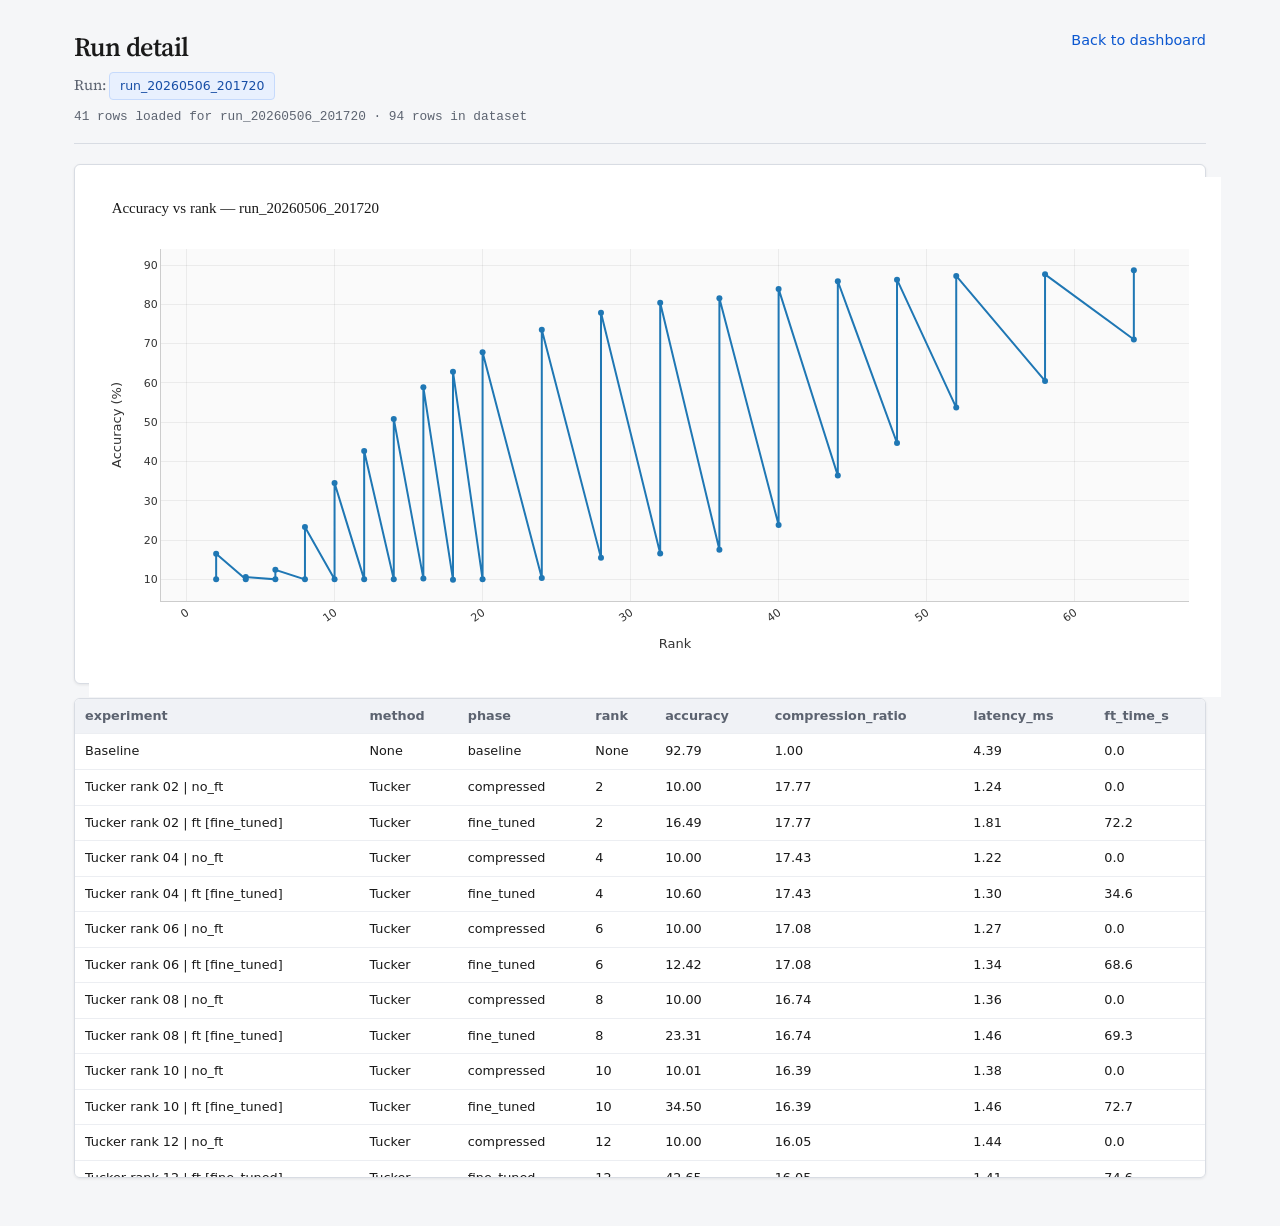
==== analyzer_web/run.html @ 34b682f9 "Añadidos experimentos y analyzer" ====
<!doctype html>
<html lang="en">
<head>
  <meta charset="utf-8" />
  <meta name="viewport" content="width=device-width, initial-scale=1" />
  <title>Run View</title>
  <link rel="preconnect" href="https://fonts.googleapis.com" />
  <link rel="stylesheet" href="https://fonts.googleapis.com/css2?family=Source+Serif+4:opsz,wght@8..60,400;8..60,600&display=swap" />
  <link rel="stylesheet" href="./assets/styles.css" />
  <script src="https://cdn.plot.ly/plotly-2.35.2.min.js"></script>
</head>
<body data-page="run">
  <div class="container">
    <div class="header">
      <div>
        <h1 class="title">Run detail</h1>
        <div class="subtitle">Run: <span class="pill" id="runLabel"></span></div>
        <div class="meta-line" id="dataMetaLine"></div>
      </div>
      <div>
        <a class="link" href="./index.html">Back to dashboard</a>
      </div>
    </div>

    <div id="errorBox" class="pill"></div>

    <div id="runOverviewPlot" class="panel chart tall" style="margin-bottom: 14px;"></div>

    <div class="table-wrap">
      <table>
        <thead>
          <tr>
            <th>experiment</th><th>method</th><th>phase</th><th>rank</th>
            <th>accuracy</th><th>compression_ratio</th><th>latency_ms</th><th>ft_time_s</th>
          </tr>
        </thead>
        <tbody id="runTableBody"></tbody>
      </table>
    </div>
  </div>

  <script src="./assets/app.js"></script>
</body>
</html>
---- analyzer_web/assets/styles.css ----
:root {
  --bg: #f5f6f8;
  --panel: #ffffff;
  --text: #1a1a1a;
  --muted: #5c6370;
  --border: #d8dce3;
  --accent: #0b57d0;
  --accent-soft: #e8f0fe;
  --shadow: 0 1px 3px rgba(0, 0, 0, 0.08);
}

* {
  box-sizing: border-box;
}

body {
  margin: 0;
  font-family: "Source Serif 4", "Georgia", "Times New Roman", serif;
  background: var(--bg);
  color: var(--text);
  line-height: 1.45;
}

.container {
  max-width: 1180px;
  margin: 0 auto;
  padding: 28px 24px 48px;
}

.header {
  display: flex;
  justify-content: space-between;
  align-items: flex-start;
  gap: 20px;
  margin-bottom: 20px;
  padding-bottom: 16px;
  border-bottom: 1px solid var(--border);
}

.title {
  margin: 0;
  font-size: 1.65rem;
  font-weight: 600;
  letter-spacing: -0.02em;
}

.subtitle {
  margin-top: 6px;
  color: var(--muted);
  font-size: 0.92rem;
}

.meta-line {
  margin-top: 8px;
  font-size: 0.8rem;
  color: var(--muted);
  font-family: ui-monospace, "Cascadia Code", monospace;
}

a.link {
  color: var(--accent);
  text-decoration: none;
  font-size: 0.9rem;
  font-family: system-ui, sans-serif;
}

a.link:hover {
  text-decoration: underline;
}

.tabs {
  display: flex;
  gap: 0;
  margin-bottom: 16px;
  border-bottom: 1px solid var(--border);
}

.tab {
  padding: 10px 18px;
  border: none;
  background: transparent;
  color: var(--muted);
  font-size: 0.9rem;
  font-family: system-ui, sans-serif;
  cursor: pointer;
  border-bottom: 2px solid transparent;
  margin-bottom: -1px;
}

.tab:hover {
  color: var(--text);
}

.tab.active {
  color: var(--accent);
  font-weight: 600;
  border-bottom-color: var(--accent);
}

.tab-panel {
  display: none;
}

.tab-panel.active {
  display: block;
}

.controls,
.kpis,
.chart-controls {
  display: grid;
  gap: 12px;
}

.controls {
  grid-template-columns: repeat(6, minmax(130px, 1fr));
  margin-bottom: 14px;
}

.kpis {
  grid-template-columns: repeat(5, minmax(120px, 1fr));
  margin-bottom: 16px;
}

.chart-controls {
  grid-template-columns: repeat(4, minmax(140px, 1fr));
  margin-bottom: 12px;
}

.chart-controls .span-2 {
  grid-column: span 2;
}

.panel {
  background: var(--panel);
  border: 1px solid var(--border);
  border-radius: 6px;
  padding: 12px 14px;
  box-shadow: var(--shadow);
}

label {
  display: block;
  font-size: 0.72rem;
  text-transform: uppercase;
  letter-spacing: 0.04em;
  color: var(--muted);
  margin-bottom: 6px;
  font-weight: 600;
  font-family: system-ui, sans-serif;
}

select,
input[type="text"] {
  width: 100%;
  padding: 8px 10px;
  border-radius: 4px;
  border: 1px solid var(--border);
  color: var(--text);
  background: #fff;
  font-size: 0.88rem;
  font-family: system-ui, sans-serif;
}

.kpi-title {
  color: var(--muted);
  font-size: 0.72rem;
  text-transform: uppercase;
  letter-spacing: 0.04em;
  font-weight: 600;
  font-family: system-ui, sans-serif;
}

.kpi-value {
  margin-top: 6px;
  font-size: 1.45rem;
  font-weight: 700;
  font-family: system-ui, sans-serif;
}

.kpi-note {
  margin-top: 4px;
  color: var(--muted);
  font-size: 0.75rem;
  font-family: system-ui, sans-serif;
}

.chart {
  min-height: 460px;
}

.chart.tall {
  min-height: 520px;
}

.table-wrap {
  max-height: 480px;
  overflow: auto;
  border-radius: 6px;
  border: 1px solid var(--border);
  background: var(--panel);
  box-shadow: var(--shadow);
}

table {
  width: 100%;
  border-collapse: collapse;
  font-size: 0.8rem;
  font-family: system-ui, sans-serif;
}

th,
td {
  text-align: left;
  padding: 8px 10px;
  border-bottom: 1px solid #eceef2;
  white-space: nowrap;
}

th {
  position: sticky;
  top: 0;
  background: #f0f2f6;
  z-index: 1;
  font-weight: 600;
  color: var(--muted);
}

.pill {
  display: inline-block;
  border: 1px solid var(--border);
  color: var(--muted);
  padding: 4px 10px;
  border-radius: 4px;
  font-size: 0.78rem;
  font-family: system-ui, sans-serif;
  background: var(--accent-soft);
  border-color: #c6dafc;
  color: #174ea6;
}

#errorBox:empty {
  display: none;
}

#errorBox:not(:empty) {
  margin-bottom: 12px;
  padding: 10px 12px;
  background: #fce8e6;
  border: 1px solid #f0b4ad;
  color: #7a1e12;
  border-radius: 4px;
  font-family: system-ui, sans-serif;
  font-size: 0.85rem;
}

@media (max-width: 1100px) {
  .controls {
    grid-template-columns: repeat(3, minmax(160px, 1fr));
  }
  .kpis {
    grid-template-columns: repeat(3, 1fr);
  }
  .chart-controls {
    grid-template-columns: repeat(2, 1fr);
  }
  .chart-controls .span-2 {
    grid-column: span 2;
  }
}

@media (max-width: 640px) {
  .controls,
  .kpis,
  .chart-controls {
    grid-template-columns: 1fr;
  }
  .chart-controls .span-2 {
    grid-column: span 1;
  }
  .container {
    padding: 16px 14px 32px;
  }
  .chart {
    min-height: 360px;
  }
}
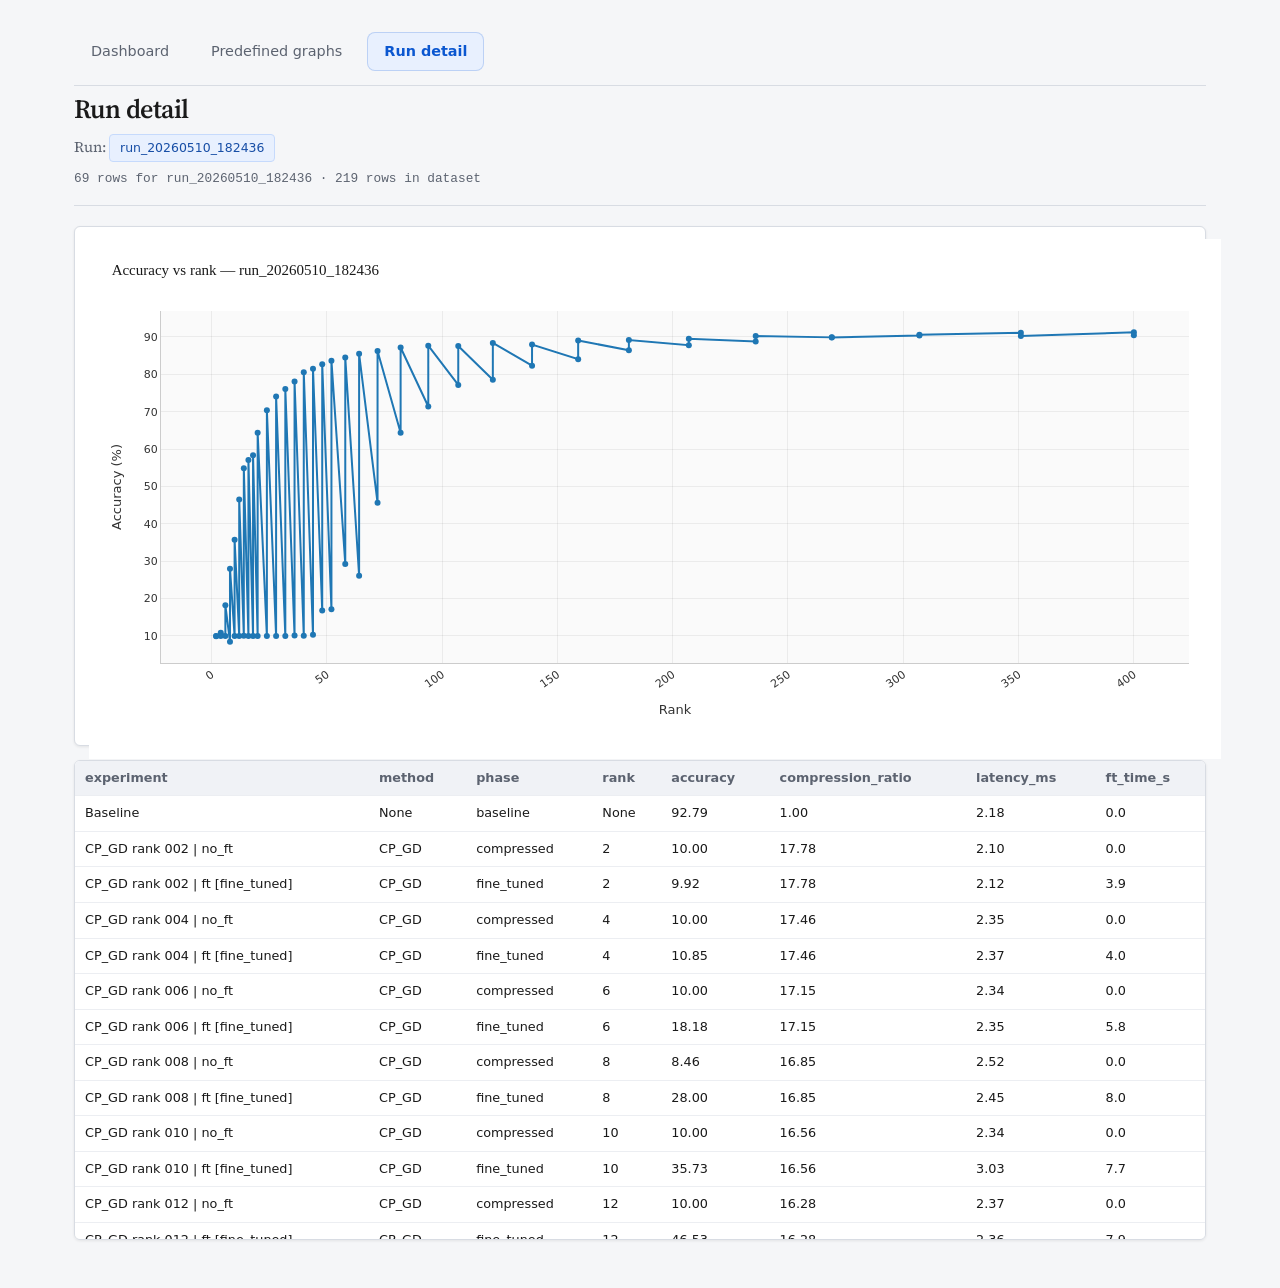
==== commit 4c2f2dfd: "Improved analyzer, improved and deleted some evaluation metrics and configuration params, improved f" ====
--- a/analyzer_web/run.html
+++ b/analyzer_web/run.html
@@ -11,14 +11,16 @@
 </head>
 <body data-page="run">
   <div class="container">
+    <nav class="site-nav" aria-label="Main sections">
+      <a href="./index.html" class="nav-link" data-nav="dashboard">Dashboard</a>
+      <a href="./index.html#predefined-graphs" class="nav-link" data-nav="pareto">Predefined graphs</a>
+      <a href="./run.html" class="nav-link" data-nav="run">Run detail</a>
+    </nav>
     <div class="header">
       <div>
         <h1 class="title">Run detail</h1>
         <div class="subtitle">Run: <span class="pill" id="runLabel"></span></div>
         <div class="meta-line" id="dataMetaLine"></div>
-      </div>
-      <div>
-        <a class="link" href="./index.html">Back to dashboard</a>
       </div>
     </div>
 
@@ -39,6 +41,6 @@
     </div>
   </div>
 
-  <script src="./assets/app.js"></script>
+  <script type="module" src="./assets/js/boot-run.js"></script>
 </body>
 </html>
--- a/analyzer_web/assets/styles.css
+++ b/analyzer_web/assets/styles.css
@@ -68,6 +68,55 @@
   text-decoration: underline;
 }
 
+.site-nav {
+  display: flex;
+  flex-wrap: wrap;
+  gap: 8px;
+  margin-bottom: 4px;
+  padding: 4px 0 14px;
+  border-bottom: 1px solid var(--border);
+  font-family: system-ui, sans-serif;
+}
+
+.site-nav .nav-link {
+  padding: 8px 16px;
+  border-radius: 8px;
+  text-decoration: none;
+  font-size: 0.9rem;
+  color: var(--muted);
+  border: 1px solid transparent;
+}
+
+.site-nav .nav-link:hover {
+  color: var(--text);
+  background: rgba(0, 0, 0, 0.04);
+}
+
+body[data-page="dashboard"] .site-nav a[data-nav="dashboard"],
+body[data-page="pareto"] .site-nav a[data-nav="pareto"],
+body[data-page="run"] .site-nav a[data-nav="run"] {
+  color: var(--accent);
+  font-weight: 600;
+  background: var(--accent-soft);
+  border-color: rgba(11, 87, 208, 0.2);
+}
+
+.pareto-lead {
+  margin-bottom: 16px;
+}
+
+.pareto-lead p {
+  margin: 0;
+  font-size: 0.88rem;
+  color: var(--muted);
+  font-family: system-ui, sans-serif;
+  line-height: 1.5;
+}
+
+.pareto-chart {
+  min-height: 460px;
+}
+
 .tabs {
   display: flex;
   gap: 0;
@@ -102,6 +151,48 @@
 }
 
 .tab-panel.active {
+  display: block;
+}
+
+.predef-graph-nav {
+  display: flex;
+  flex-wrap: wrap;
+  gap: 8px;
+  margin: 16px 0 12px;
+  padding-bottom: 10px;
+  border-bottom: 1px solid var(--border);
+}
+
+.predef-graph-tab {
+  padding: 8px 14px;
+  border: 1px solid var(--border);
+  border-radius: 6px;
+  background: var(--panel);
+  color: var(--muted);
+  font-size: 0.82rem;
+  font-family: system-ui, sans-serif;
+  cursor: pointer;
+  box-shadow: var(--shadow);
+}
+
+.predef-graph-tab:hover {
+  color: var(--text);
+  border-color: #c5cad3;
+}
+
+.predef-graph-tab.active {
+  color: var(--accent);
+  font-weight: 600;
+  border-color: var(--accent);
+  background: var(--accent-soft);
+}
+
+.predef-subpanel {
+  display: none;
+  margin-top: 4px;
+}
+
+.predef-subpanel.active {
   display: block;
 }
 
@@ -151,7 +242,8 @@
 }
 
 select,
-input[type="text"] {
+input[type="text"],
+input[type="number"] {
   width: 100%;
   padding: 8px 10px;
   border-radius: 4px;
@@ -162,6 +254,24 @@
   font-family: system-ui, sans-serif;
 }
 
+.map-split-grid {
+  display: grid;
+  grid-template-columns: repeat(2, minmax(0, 1fr));
+  gap: 16px;
+  align-items: start;
+  margin-top: 4px;
+}
+
+.map-split-controls .cmp-inline {
+  margin-top: 8px;
+}
+
+@media (max-width: 720px) {
+  .map-split-grid {
+    grid-template-columns: 1fr;
+  }
+}
+
 .kpi-title {
   color: var(--muted);
   font-size: 0.72rem;
@@ -285,3 +395,355 @@
     min-height: 360px;
   }
 }
+
+.controls-shared {
+  margin-bottom: 18px;
+}
+
+.panel-hint {
+  font-size: 0.9rem;
+  color: var(--muted);
+  font-family: system-ui, sans-serif;
+  margin: 0 0 14px;
+  line-height: 1.45;
+}
+
+.compare-intro {
+  margin-bottom: 16px;
+}
+
+.compare-title {
+  margin: 0 0 8px;
+  font-size: 1.15rem;
+  font-weight: 600;
+}
+
+.compare-lead {
+  margin: 0;
+  font-size: 0.92rem;
+  color: var(--muted);
+  font-family: system-ui, sans-serif;
+  line-height: 1.5;
+}
+
+.compare-add-rows {
+  display: grid;
+  grid-template-columns: 1fr 1fr;
+  gap: 16px;
+  margin-bottom: 16px;
+  align-items: stretch;
+}
+
+.compare-add-card .compare-subtitle {
+  margin-top: 0;
+  margin-bottom: 12px;
+}
+
+.compare-add-card label {
+  display: block;
+  margin-top: 10px;
+}
+
+.compare-add-card label:first-of-type {
+  margin-top: 0;
+}
+
+.compare-add-card input[type="file"] {
+  width: 100%;
+  font-size: 0.82rem;
+  font-family: system-ui, sans-serif;
+}
+
+/* Native selects: some OS/browser themes hide text in dark mode — force readable chrome */
+.compare-add-card select.cmp-run-select,
+.controls-shared select {
+  appearance: auto;
+  -webkit-appearance: menulist;
+  min-height: 2.5rem;
+  line-height: 1.35;
+  color-scheme: light;
+  background-color: #fff;
+  color: #1a1a1a;
+  position: relative;
+  z-index: 2;
+}
+
+.cmp-run-status {
+  margin: 8px 0 0;
+  font-size: 0.78rem;
+  font-family: ui-monospace, system-ui, sans-serif;
+  color: var(--muted);
+  line-height: 1.4;
+  word-break: break-all;
+}
+
+.cmp-cohort-hint {
+  margin: 10px 0 0;
+  font-size: 0.82rem;
+  color: var(--muted);
+  font-family: system-ui, sans-serif;
+  line-height: 1.4;
+}
+
+.cmp-cohort-filters {
+  display: grid;
+  grid-template-columns: repeat(3, 1fr);
+  gap: 12px;
+  margin-top: 12px;
+}
+
+.cmp-cohort-filters .panel {
+  margin: 0;
+  padding: 0;
+  border: none;
+  box-shadow: none;
+  background: transparent;
+}
+
+.cmp-cohort-filters .panel label {
+  margin-top: 0;
+  margin-bottom: 4px;
+  font-size: 0.8rem;
+}
+
+@media (max-width: 720px) {
+  .cmp-cohort-filters {
+    grid-template-columns: 1fr;
+  }
+}
+
+.compare-sources-wrap {
+  margin-bottom: 20px;
+}
+
+.compare-sources-head {
+  display: flex;
+  justify-content: space-between;
+  align-items: center;
+  gap: 12px;
+  margin-bottom: 8px;
+}
+
+.compare-sources-head .compare-subtitle {
+  margin: 0;
+}
+
+.cmp-source-list {
+  list-style: none;
+  margin: 0;
+  padding: 0;
+  max-height: 320px;
+  overflow-y: auto;
+}
+
+.cmp-source-item {
+  display: flex;
+  justify-content: space-between;
+  align-items: flex-start;
+  gap: 12px;
+  padding: 12px 0;
+  border-bottom: 1px solid var(--border);
+}
+
+.cmp-source-label {
+  font-weight: 600;
+  font-size: 0.9rem;
+  font-family: system-ui, sans-serif;
+}
+
+.cmp-source-meta {
+  font-size: 0.78rem;
+  color: var(--muted);
+  margin-top: 4px;
+  font-family: ui-monospace, system-ui, sans-serif;
+}
+
+.btn-sm {
+  padding: 6px 12px;
+  font-size: 0.82rem;
+}
+
+.cmp-hint {
+  font-size: 0.78rem;
+  color: var(--muted);
+  margin: 12px 0 0;
+  font-family: system-ui, sans-serif;
+  line-height: 1.4;
+}
+
+@media (max-width: 900px) {
+  .compare-add-rows {
+    grid-template-columns: 1fr;
+  }
+}
+
+.cmp-select-full {
+  min-height: 200px;
+}
+
+.compare-add label {
+  display: block;
+  font-size: 0.78rem;
+  font-family: system-ui, sans-serif;
+  color: var(--muted);
+  margin-bottom: 4px;
+  margin-top: 10px;
+}
+
+.compare-add label:first-of-type {
+  margin-top: 0;
+}
+
+.cmp-inline {
+  display: flex;
+  align-items: center;
+  gap: 8px;
+  margin-top: 8px;
+  font-family: system-ui, sans-serif;
+  font-size: 0.85rem;
+}
+
+.cmp-search {
+  width: 100%;
+  padding: 8px 10px;
+  border: 1px solid var(--border);
+  border-radius: 4px;
+  font-family: system-ui, sans-serif;
+}
+
+.cmp-select {
+  width: 100%;
+  font-family: ui-monospace, system-ui, sans-serif;
+  font-size: 0.78rem;
+}
+
+.compare-actions {
+  display: flex;
+  gap: 10px;
+  margin-top: 14px;
+  flex-wrap: wrap;
+}
+
+.btn-primary,
+.btn-ghost {
+  padding: 10px 16px;
+  border-radius: 4px;
+  font-size: 0.88rem;
+  font-family: system-ui, sans-serif;
+  cursor: pointer;
+  border: 1px solid var(--border);
+}
+
+.btn-primary {
+  background: var(--accent);
+  color: #fff;
+  border-color: var(--accent);
+  font-weight: 600;
+}
+
+.btn-primary:hover {
+  filter: brightness(1.05);
+}
+
+.btn-ghost {
+  background: var(--panel);
+  color: var(--text);
+}
+
+.btn-ghost:hover {
+  background: var(--accent-soft);
+}
+
+.cmp-meta {
+  font-size: 0.8rem;
+  color: var(--muted);
+  margin: 10px 0 0;
+  font-family: system-ui, sans-serif;
+}
+
+.compare-subtitle {
+  margin: 0 0 10px;
+  font-size: 0.95rem;
+  font-family: system-ui, sans-serif;
+}
+
+.cmp-list {
+  list-style: none;
+  margin: 0;
+  padding: 0;
+  max-height: 280px;
+  overflow-y: auto;
+}
+
+.cmp-list .named-row {
+  display: flex;
+  justify-content: space-between;
+  gap: 12px;
+  align-items: flex-start;
+  padding: 10px 0;
+  border-bottom: 1px solid var(--border);
+}
+
+.cmp-list .named-row-label {
+  font-weight: 600;
+  font-size: 0.88rem;
+  font-family: system-ui, sans-serif;
+}
+
+.cmp-list .named-row-meta {
+  color: var(--muted);
+  font-size: 0.78rem;
+  margin-top: 4px;
+}
+
+.btn-remove {
+  flex-shrink: 0;
+  padding: 4px 10px;
+  font-size: 0.78rem;
+  font-family: system-ui, sans-serif;
+  cursor: pointer;
+  border: 1px solid var(--border);
+  border-radius: 4px;
+  background: var(--panel);
+  color: var(--muted);
+}
+
+.btn-remove:hover {
+  color: var(--text);
+  border-color: #c5cad3;
+}
+
+.cmp-empty {
+  font-size: 0.88rem;
+  color: var(--muted);
+  font-family: system-ui, sans-serif;
+  margin: 8px 0 0;
+}
+
+.named-empty {
+  color: var(--muted);
+  font-size: 0.9rem;
+  font-family: system-ui, sans-serif;
+  margin: 0;
+  padding: 12px 0;
+}
+
+.hidden {
+  display: none !important;
+}
+
+.subsection-title {
+  font-size: 1rem;
+  font-weight: 600;
+  margin: 8px 0 12px;
+  font-family: system-ui, sans-serif;
+}
+
+.cmp-chart-shell {
+  min-height: 460px;
+}
+
+.cmp-chart-shell .vega-embed,
+.cmp-chart-shell .vega-embed .chart-wrapper {
+  width: 100%;
+}
